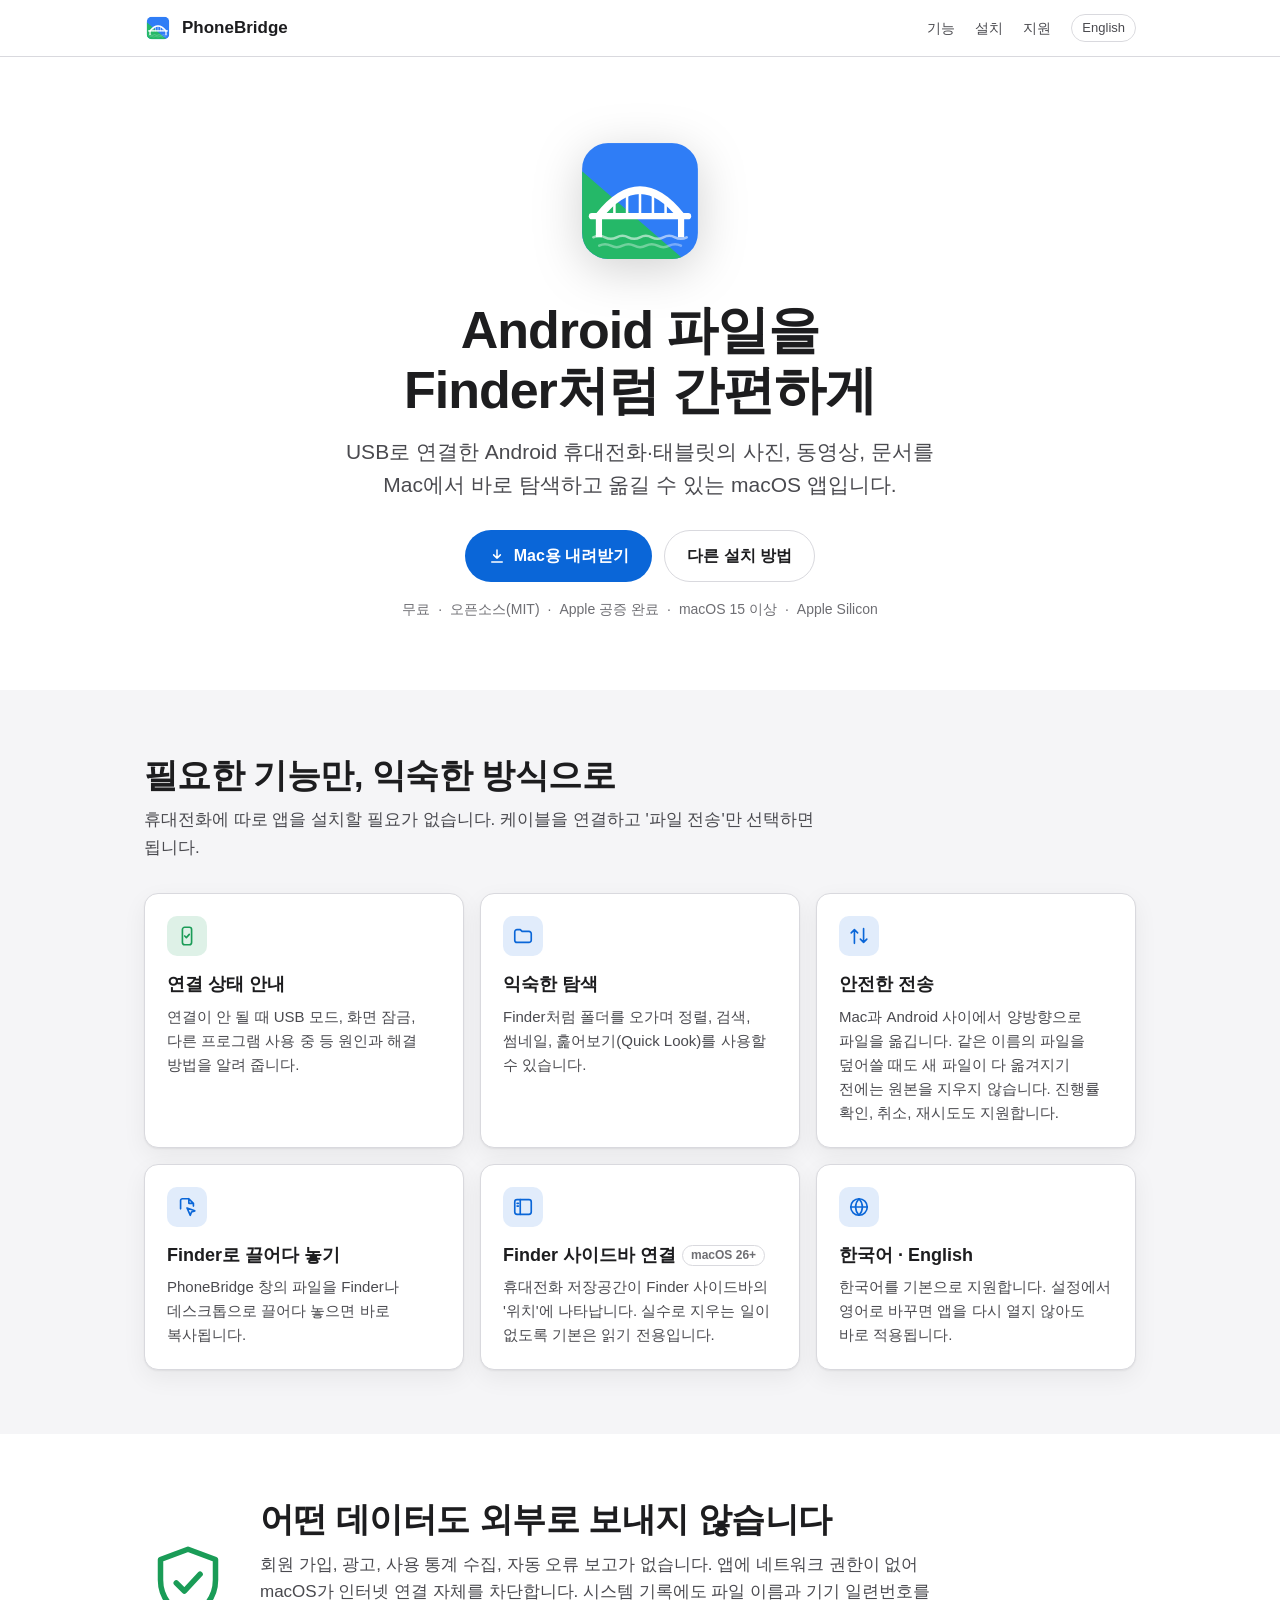
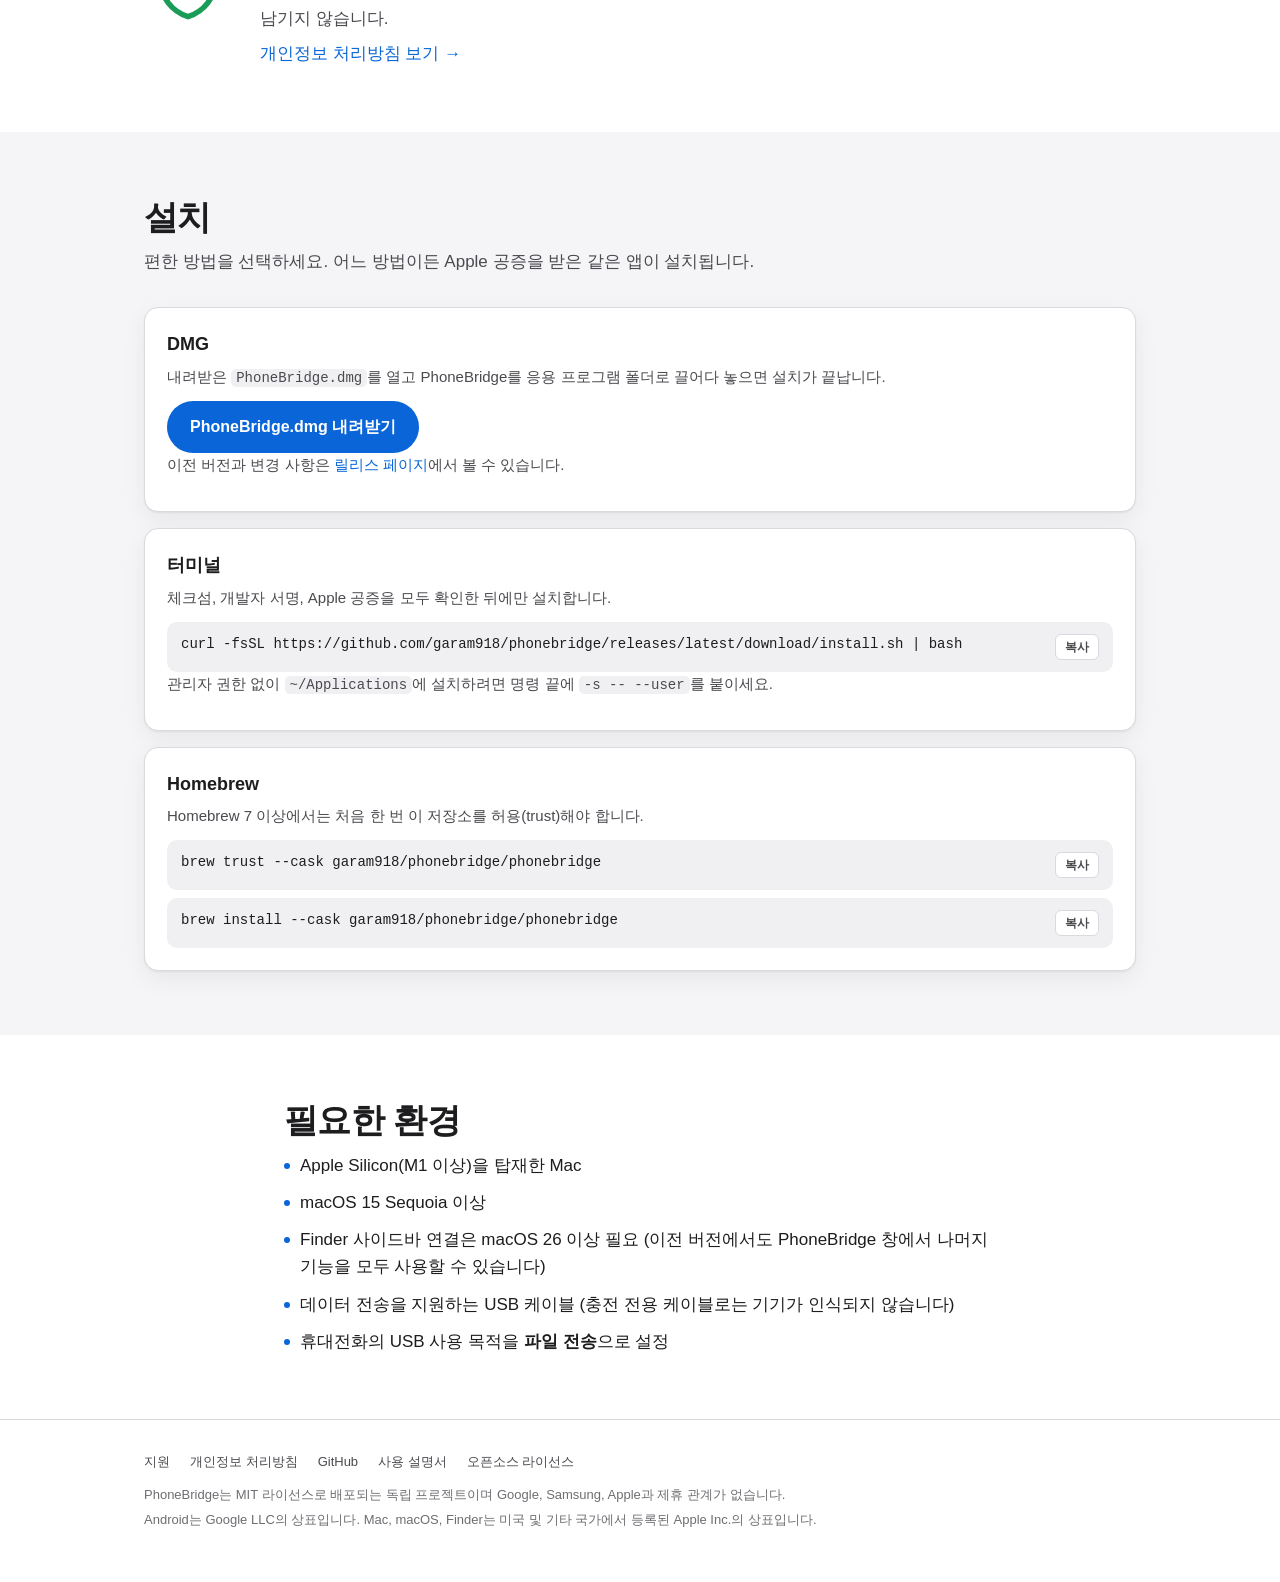
==== index.html @ 5c4e6c02 "Add the PhoneBridge website (Korean and English) Landing page, privacy policy and support pages serv" ====
<!doctype html>
<html lang="ko">
<head>
  <meta charset="utf-8">
  <meta name="viewport" content="width=device-width, initial-scale=1">
  <title>PhoneBridge — Mac용 Android 파일 탐색기</title>
  <meta name="description" content="USB로 연결한 Android 휴대전화·태블릿의 파일을 Mac에서 탐색하고 옮길 수 있는 macOS 앱. 무료, 오픈소스, 데이터 수집 없음.">
  <link rel="canonical" href="https://garam918.github.io/phonebridge/">
  <link rel="alternate" hreflang="ko" href="https://garam918.github.io/phonebridge/">
  <link rel="alternate" hreflang="en" href="https://garam918.github.io/phonebridge/en/">
  <meta property="og:type" content="website">
  <meta property="og:title" content="PhoneBridge — Mac용 Android 파일 탐색기">
  <meta property="og:description" content="USB로 연결한 Android 기기의 파일을 Mac에서 탐색하고 옮겨 보세요.">
  <meta property="og:image" content="https://garam918.github.io/phonebridge/assets/icon-512.png">
  <meta property="og:locale" content="ko_KR">
  <link rel="icon" href="assets/favicon.png" type="image/png">
  <link rel="apple-touch-icon" href="assets/icon-512.png">
  <link rel="stylesheet" href="assets/style.css">
</head>
<body>
  <header class="site-header">
    <div class="wrap">
      <a class="brand" href="./"><img src="assets/icon.svg" alt="" width="28" height="28">PhoneBridge</a>
      <nav class="site-nav" aria-label="사이트">
        <a class="hide-sm" href="#features">기능</a>
        <a class="hide-sm" href="#install">설치</a>
        <a href="support.html">지원</a>
        <a class="lang" href="en/" hreflang="en" lang="en">English</a>
      </nav>
    </div>
  </header>

  <main>
    <section class="hero">
      <div class="wrap">
        <img class="hero-icon" src="assets/icon.svg" alt="PhoneBridge 아이콘" width="144" height="144">
        <h1>Android 파일을<br>Finder처럼 간편하게</h1>
        <p class="lead">USB로 연결한 Android 휴대전화·태블릿의 사진, 동영상, 문서를 Mac에서 바로 탐색하고 옮길 수 있는 macOS 앱입니다.</p>
        <div class="cta">
          <a class="btn btn-primary" href="https://github.com/garam918/phonebridge/releases/latest/download/PhoneBridge.dmg">
            <svg viewBox="0 0 24 24" fill="none" stroke="currentColor" stroke-width="2" stroke-linecap="round" stroke-linejoin="round" aria-hidden="true"><path d="M12 4v11m0 0-4.5-4.5M12 15l4.5-4.5M5 20h14"/></svg>
            Mac용 내려받기
          </a>
          <a class="btn btn-secondary" href="#install">다른 설치 방법</a>
        </div>
        <p class="meta"><span>무료</span><span>오픈소스(MIT)</span><span>Apple 공증 완료</span><span>macOS 15 이상</span><span>Apple Silicon</span></p>
      </div>
    </section>

    <section id="features" class="soft">
      <div class="wrap">
        <h2>필요한 기능만, 익숙한 방식으로</h2>
        <p class="section-lead">휴대전화에 따로 앱을 설치할 필요가 없습니다. 케이블을 연결하고 '파일 전송'만 선택하면 됩니다.</p>
        <div class="grid">
          <article class="card">
            <div class="ico green"><svg viewBox="0 0 24 24" fill="none" stroke="currentColor" stroke-width="1.8" stroke-linecap="round" stroke-linejoin="round" aria-hidden="true"><rect x="7" y="2.5" width="10" height="19" rx="2.5"/><path d="m9.5 12 1.8 1.8 3.2-3.6"/></svg></div>
            <h3>연결 상태 안내</h3>
            <p>연결이 안 될 때 USB 모드, 화면 잠금, 다른 프로그램 사용 중 등 원인과 해결 방법을 알려 줍니다.</p>
          </article>
          <article class="card">
            <div class="ico"><svg viewBox="0 0 24 24" fill="none" stroke="currentColor" stroke-width="1.8" stroke-linecap="round" stroke-linejoin="round" aria-hidden="true"><path d="M3 7.5A2.5 2.5 0 0 1 5.5 5H9l2 2h7.5A2.5 2.5 0 0 1 21 9.5v7a2.5 2.5 0 0 1-2.5 2.5h-13A2.5 2.5 0 0 1 3 16.5z"/></svg></div>
            <h3>익숙한 탐색</h3>
            <p>Finder처럼 폴더를 오가며 정렬, 검색, 썸네일, 훑어보기(Quick Look)를 사용할 수 있습니다.</p>
          </article>
          <article class="card">
            <div class="ico"><svg viewBox="0 0 24 24" fill="none" stroke="currentColor" stroke-width="1.8" stroke-linecap="round" stroke-linejoin="round" aria-hidden="true"><path d="M7 20V5m0 0L3.5 8.5M7 5l3.5 3.5M17 4v15m0 0-3.5-3.5M17 19l3.5-3.5"/></svg></div>
            <h3>안전한 전송</h3>
            <p>Mac과 Android 사이에서 양방향으로 파일을 옮깁니다. 같은 이름의 파일을 덮어쓸 때도 새 파일이 다 옮겨지기 전에는 원본을 지우지 않습니다. 진행률 확인, 취소, 재시도도 지원합니다.</p>
          </article>
          <article class="card">
            <div class="ico"><svg viewBox="0 0 24 24" fill="none" stroke="currentColor" stroke-width="1.8" stroke-linecap="round" stroke-linejoin="round" aria-hidden="true"><path d="M14 3H7a2 2 0 0 0-2 2v9M14 3l5 5M14 3v5h5m0 0v3"/><path d="m12 13 8.5 3.2-3.6 1.3-1.3 3.6z"/></svg></div>
            <h3>Finder로 끌어다 놓기</h3>
            <p>PhoneBridge 창의 파일을 Finder나 데스크톱으로 끌어다 놓으면 바로 복사됩니다.</p>
          </article>
          <article class="card">
            <div class="ico"><svg viewBox="0 0 24 24" fill="none" stroke="currentColor" stroke-width="1.8" stroke-linecap="round" stroke-linejoin="round" aria-hidden="true"><rect x="3" y="4" width="18" height="16" rx="2.5"/><path d="M9 4v16M5.5 8h1.5M5.5 11h1.5"/></svg></div>
            <h3>Finder 사이드바 연결<span class="tag">macOS 26+</span></h3>
            <p>휴대전화 저장공간이 Finder 사이드바의 '위치'에 나타납니다. 실수로 지우는 일이 없도록 기본은 읽기 전용입니다.</p>
          </article>
          <article class="card">
            <div class="ico"><svg viewBox="0 0 24 24" fill="none" stroke="currentColor" stroke-width="1.8" stroke-linecap="round" stroke-linejoin="round" aria-hidden="true"><circle cx="12" cy="12" r="9"/><path d="M3 12h18M12 3c2.5 2.6 3.7 5.6 3.7 9s-1.2 6.4-3.7 9c-2.5-2.6-3.7-5.6-3.7-9S9.5 5.6 12 3z"/></svg></div>
            <h3>한국어 · English</h3>
            <p>한국어를 기본으로 지원합니다. 설정에서 영어로 바꾸면 앱을 다시 열지 않아도 바로 적용됩니다.</p>
          </article>
        </div>
      </div>
    </section>

    <section id="privacy">
      <div class="wrap">
        <div class="privacy-band">
          <svg class="shield" viewBox="0 0 24 24" fill="none" stroke="currentColor" stroke-width="1.5" stroke-linecap="round" stroke-linejoin="round" aria-hidden="true"><path d="M12 2.8 4.5 5.6v5.6c0 4.7 3.1 8.6 7.5 10 4.4-1.4 7.5-5.3 7.5-10V5.6z"/><path d="m8.8 12 2.2 2.2 4.3-4.6"/></svg>
          <div>
            <h2>어떤 데이터도 외부로 보내지 않습니다</h2>
            <p class="section-lead" style="margin-bottom:8px">회원 가입, 광고, 사용 통계 수집, 자동 오류 보고가 없습니다. 앱에 네트워크 권한이 없어 macOS가 인터넷 연결 자체를 차단합니다. 시스템 기록에도 파일 이름과 기기 일련번호를 남기지 않습니다.</p>
            <a href="privacy.html">개인정보 처리방침 보기 →</a>
          </div>
        </div>
      </div>
    </section>

    <section id="install" class="soft">
      <div class="wrap">
        <h2>설치</h2>
        <p class="section-lead">편한 방법을 선택하세요. 어느 방법이든 Apple 공증을 받은 같은 앱이 설치됩니다.</p>
        <div class="install">
          <article class="card">
            <h3>DMG</h3>
            <p>내려받은 <code class="inline">PhoneBridge.dmg</code>를 열고 PhoneBridge를 응용 프로그램 폴더로 끌어다 놓으면 설치가 끝납니다.</p>
            <a class="btn btn-primary" href="https://github.com/garam918/phonebridge/releases/latest/download/PhoneBridge.dmg">PhoneBridge.dmg 내려받기</a>
            <p class="note">이전 버전과 변경 사항은 <a href="https://github.com/garam918/phonebridge/releases">릴리스 페이지</a>에서 볼 수 있습니다.</p>
          </article>
          <article class="card">
            <h3>터미널</h3>
            <p>체크섬, 개발자 서명, Apple 공증을 모두 확인한 뒤에만 설치합니다.</p>
            <div class="code"><code>curl -fsSL https://github.com/garam918/phonebridge/releases/latest/download/install.sh | bash</code></div>
            <p class="note">관리자 권한 없이 <code class="inline">~/Applications</code>에 설치하려면 명령 끝에 <code class="inline">-s -- --user</code>를 붙이세요.</p>
          </article>
          <article class="card">
            <h3>Homebrew</h3>
            <p>Homebrew 7 이상에서는 처음 한 번 이 저장소를 허용(trust)해야 합니다.</p>
            <div class="code"><code>brew trust --cask garam918/phonebridge/phonebridge</code></div>
            <div class="code"><code>brew install --cask garam918/phonebridge/phonebridge</code></div>
          </article>
        </div>
      </div>
    </section>

    <section id="requirements">
      <div class="wrap narrow">
        <h2>필요한 환경</h2>
        <ul class="req">
          <li>Apple Silicon(M1 이상)을 탑재한 Mac</li>
          <li>macOS 15 Sequoia 이상</li>
          <li>Finder 사이드바 연결은 macOS 26 이상 필요 (이전 버전에서도 PhoneBridge 창에서 나머지 기능을 모두 사용할 수 있습니다)</li>
          <li>데이터 전송을 지원하는 USB 케이블 (충전 전용 케이블로는 기기가 인식되지 않습니다)</li>
          <li>휴대전화의 USB 사용 목적을 <strong>파일 전송</strong>으로 설정</li>
        </ul>
      </div>
    </section>
  </main>

  <footer class="site-footer">
    <div class="wrap">
      <nav aria-label="바닥글">
        <a href="support.html">지원</a>
        <a href="privacy.html">개인정보 처리방침</a>
        <a href="https://github.com/garam918/phonebridge">GitHub</a>
        <a href="https://github.com/garam918/phonebridge/blob/main/docs/USER_GUIDE.ko.md">사용 설명서</a>
        <a href="https://github.com/garam918/phonebridge/blob/main/docs/LICENSES.md">오픈소스 라이선스</a>
      </nav>
      <p>PhoneBridge는 MIT 라이선스로 배포되는 독립 프로젝트이며 Google, Samsung, Apple과 제휴 관계가 없습니다.</p>
      <p>Android는 Google LLC의 상표입니다. Mac, macOS, Finder는 미국 및 기타 국가에서 등록된 Apple Inc.의 상표입니다.</p>
    </div>
  </footer>
  <script src="assets/site.js" defer></script>
</body>
</html>
---- assets/style.css ----
/* PhoneBridge site — no external fonts or libraries. */

:root {
  --bg: #ffffff;
  --bg-soft: #f5f5f7;
  --surface: #ffffff;
  --text: #1d1d1f;
  --text-2: #4a4a4f;
  --text-3: #6e6e73;
  --line: #d9d9de;
  --accent: #0a66d8;
  --accent-hover: #0857ba;
  --accent-text: #ffffff;
  --green: #1a9c57;
  --code-bg: #f0f0f3;
  --shadow: 0 1px 2px rgba(0, 0, 0, .06), 0 8px 24px rgba(0, 0, 0, .06);
  --radius: 14px;
  color-scheme: light;
}

@media (prefers-color-scheme: dark) {
  :root {
    --bg: #111113;
    --bg-soft: #1b1b1e;
    --surface: #1f1f23;
    --text: #f5f5f7;
    --text-2: #c7c7cc;
    --text-3: #98989f;
    --line: #34343a;
    --accent: #3d8bfd;
    --accent-hover: #5c9dff;
    --accent-text: #ffffff;
    --green: #3ccf7f;
    --code-bg: #26262b;
    --shadow: 0 1px 2px rgba(0, 0, 0, .4), 0 8px 24px rgba(0, 0, 0, .3);
    color-scheme: dark;
  }
}

*, *::before, *::after { box-sizing: border-box; }

html { -webkit-text-size-adjust: 100%; scroll-behavior: smooth; }
@media (prefers-reduced-motion: reduce) { html { scroll-behavior: auto; } }

body {
  margin: 0;
  background: var(--bg);
  color: var(--text);
  font: 17px/1.6 -apple-system, BlinkMacSystemFont, "Apple SD Gothic Neo", "Pretendard", "Noto Sans KR",
        "Segoe UI", "Helvetica Neue", Arial, sans-serif;
  word-break: keep-all;
  overflow-wrap: break-word;
}

a { color: var(--accent); text-decoration: none; }
a:hover { text-decoration: underline; }
img { max-width: 100%; }

.wrap { max-width: 1040px; margin: 0 auto; padding: 0 24px; }
.wrap.narrow { max-width: 760px; }

/* Header */
.site-header {
  position: sticky; top: 0; z-index: 10;
  background: color-mix(in srgb, var(--bg) 85%, transparent);
  backdrop-filter: saturate(180%) blur(16px);
  -webkit-backdrop-filter: saturate(180%) blur(16px);
  border-bottom: 1px solid var(--line);
}
.site-header .wrap { display: flex; align-items: center; gap: 16px; height: 56px; }
.brand { display: flex; align-items: center; gap: 10px; color: var(--text); font-weight: 650; font-size: 17px; }
.brand:hover { text-decoration: none; }
.brand img { width: 28px; height: 28px; }
.site-nav { display: flex; align-items: center; gap: 20px; margin-left: auto; font-size: 14px; }
.site-nav a { color: var(--text-2); }
.site-nav a:hover { color: var(--text); text-decoration: none; }
.site-nav a[aria-current="page"] { color: var(--text); font-weight: 600; }
.lang {
  border: 1px solid var(--line); border-radius: 999px; padding: 3px 10px;
  font-size: 13px; color: var(--text-2) !important;
}

/* Hero */
.hero { padding: 72px 0 56px; text-align: center; }
.hero-icon { width: 144px; height: 144px; filter: drop-shadow(0 10px 24px rgba(0, 0, 0, .18)); }
.hero h1 { font-size: clamp(32px, 6vw, 52px); line-height: 1.15; letter-spacing: -.02em; margin: 20px 0 14px; }
.hero .lead { font-size: clamp(18px, 2.4vw, 21px); color: var(--text-2); max-width: 640px; margin: 0 auto 28px; }
.cta { display: flex; flex-wrap: wrap; justify-content: center; gap: 12px; }
.btn {
  display: inline-flex; align-items: center; gap: 8px;
  padding: 12px 22px; border-radius: 999px; font-size: 16px; font-weight: 600;
  border: 1px solid transparent;
}
.btn:hover { text-decoration: none; }
.btn-primary { background: var(--accent); color: var(--accent-text); }
.btn-primary:hover { background: var(--accent-hover); }
.btn-secondary { border-color: var(--line); color: var(--text); background: var(--surface); }
.btn-secondary:hover { border-color: var(--text-3); }
.btn svg { width: 18px; height: 18px; }
.meta { margin-top: 16px; font-size: 14px; color: var(--text-3); }
.meta span { white-space: nowrap; }
.meta span + span::before { content: "·"; margin: 0 8px; }

/* Sections */
section { padding: 64px 0; }
section.soft { background: var(--bg-soft); }
h2 { font-size: clamp(26px, 4vw, 34px); letter-spacing: -.015em; line-height: 1.25; margin: 0 0 10px; }
.section-lead { color: var(--text-2); margin: 0 0 32px; max-width: 680px; }
h3 { font-size: 18px; margin: 0 0 6px; }

.grid { display: grid; gap: 16px; grid-template-columns: repeat(3, 1fr); }
@media (max-width: 900px) { .grid { grid-template-columns: repeat(2, 1fr); } }
@media (max-width: 600px) { .grid { grid-template-columns: 1fr; } }

.card {
  background: var(--surface); border: 1px solid var(--line); border-radius: var(--radius);
  padding: 22px; box-shadow: var(--shadow);
}
.card p { margin: 0; color: var(--text-2); font-size: 15px; }
.card .ico {
  width: 40px; height: 40px; border-radius: 10px; display: grid; place-items: center;
  background: color-mix(in srgb, var(--accent) 12%, transparent); color: var(--accent); margin-bottom: 14px;
}
.card .ico.green { background: color-mix(in srgb, var(--green) 14%, transparent); color: var(--green); }
.card .ico svg { width: 22px; height: 22px; }
.tag {
  display: inline-block; font-size: 12px; font-weight: 600; color: var(--text-3);
  border: 1px solid var(--line); border-radius: 999px; padding: 0 8px; margin-left: 6px; vertical-align: 2px;
}

/* Privacy band */
.privacy-band { display: flex; gap: 28px; align-items: center; }
.privacy-band .shield { flex: none; width: 88px; height: 88px; color: var(--green); }
@media (max-width: 600px) { .privacy-band { flex-direction: column; align-items: flex-start; } }

/* Install */
.install { display: grid; gap: 16px; }
.install .card h3 { display: flex; align-items: center; gap: 10px; }
.install .card > p { margin-bottom: 12px; }
.code {
  position: relative; display: flex; align-items: flex-start; gap: 8px;
  background: var(--code-bg); border-radius: 10px; padding: 12px 14px; margin-top: 8px;
}
.code code {
  flex: 1; min-width: 0; font: 14px/1.55 ui-monospace, "SF Mono", Menlo, monospace;
  white-space: pre-wrap; word-break: break-all; color: var(--text);
}
.copy {
  flex: none; font: 600 12px/1 -apple-system, BlinkMacSystemFont, sans-serif; color: var(--text-2);
  background: var(--surface); border: 1px solid var(--line); border-radius: 6px; padding: 6px 9px; cursor: pointer;
}
.copy:hover { color: var(--text); }
.note { font-size: 14px; color: var(--text-3); margin: 8px 0 0; }

/* Lists and tables */
.req { list-style: none; padding: 0; margin: 0; display: grid; gap: 10px; }
.req li { position: relative; padding-left: 16px; }
.req li::before { content: ""; position: absolute; left: 0; top: 11px; width: 6px; height: 6px; border-radius: 50%; background: var(--accent); }

table { width: 100%; border-collapse: collapse; font-size: 15px; }
th, td { text-align: left; padding: 10px 12px; border-bottom: 1px solid var(--line); vertical-align: top; }
th { color: var(--text-3); font-weight: 600; font-size: 13px; }
.table-scroll { overflow-x: auto; border: 1px solid var(--line); border-radius: var(--radius); background: var(--surface); }
.table-scroll table tr:last-child td { border-bottom: 0; }

.two-col { display: grid; grid-template-columns: 1fr 1fr; gap: 40px; }
@media (max-width: 800px) { .two-col { grid-template-columns: 1fr; gap: 32px; } }

/* Document pages */
.doc { padding: 48px 0 72px; }
.doc h1 { font-size: clamp(30px, 5vw, 40px); letter-spacing: -.02em; line-height: 1.2; margin: 0 0 8px; }
.doc .updated { color: var(--text-3); font-size: 14px; margin: 0 0 32px; }
.doc h2 { font-size: 24px; margin: 40px 0 12px; }
.doc p, .doc li { color: var(--text-2); }
.doc ul { padding-left: 22px; }
.summary {
  background: color-mix(in srgb, var(--green) 10%, var(--surface)); border: 1px solid color-mix(in srgb, var(--green) 30%, var(--line));
  border-radius: var(--radius); padding: 18px 20px; color: var(--text);
}
.summary p { color: var(--text); margin: 0; }
code.inline { font: 14px ui-monospace, "SF Mono", Menlo, monospace; background: var(--code-bg); border-radius: 5px; padding: 1px 5px; }

details {
  background: var(--surface); border: 1px solid var(--line); border-radius: var(--radius);
  padding: 0 20px; margin-bottom: 12px;
}
details[open] { padding-bottom: 16px; }
summary { cursor: pointer; font-weight: 600; padding: 16px 0; list-style: none; display: flex; justify-content: space-between; gap: 12px; }
summary::-webkit-details-marker { display: none; }
summary::after { content: "+"; color: var(--text-3); font-weight: 400; font-size: 20px; line-height: 1; }
details[open] summary::after { content: "−"; }
details p, details ol, details ul { margin: 0 0 10px; color: var(--text-2); }
details ol, details ul { padding-left: 22px; }

/* Footer */
.site-footer { border-top: 1px solid var(--line); padding: 32px 0 48px; font-size: 13px; color: var(--text-3); }
.site-footer nav { display: flex; flex-wrap: wrap; gap: 8px 20px; margin-bottom: 12px; }
.site-footer nav a { color: var(--text-2); }
.site-footer p { margin: 4px 0; }

@media (max-width: 600px) {
  body { font-size: 16px; }
  .wrap { padding: 0 16px; }
  .site-nav .hide-sm { display: none; }
  .site-nav { gap: 14px; }
  .hero { padding: 48px 0 40px; }
  .hero-icon { width: 112px; height: 112px; }
  section { padding: 48px 0; }
}
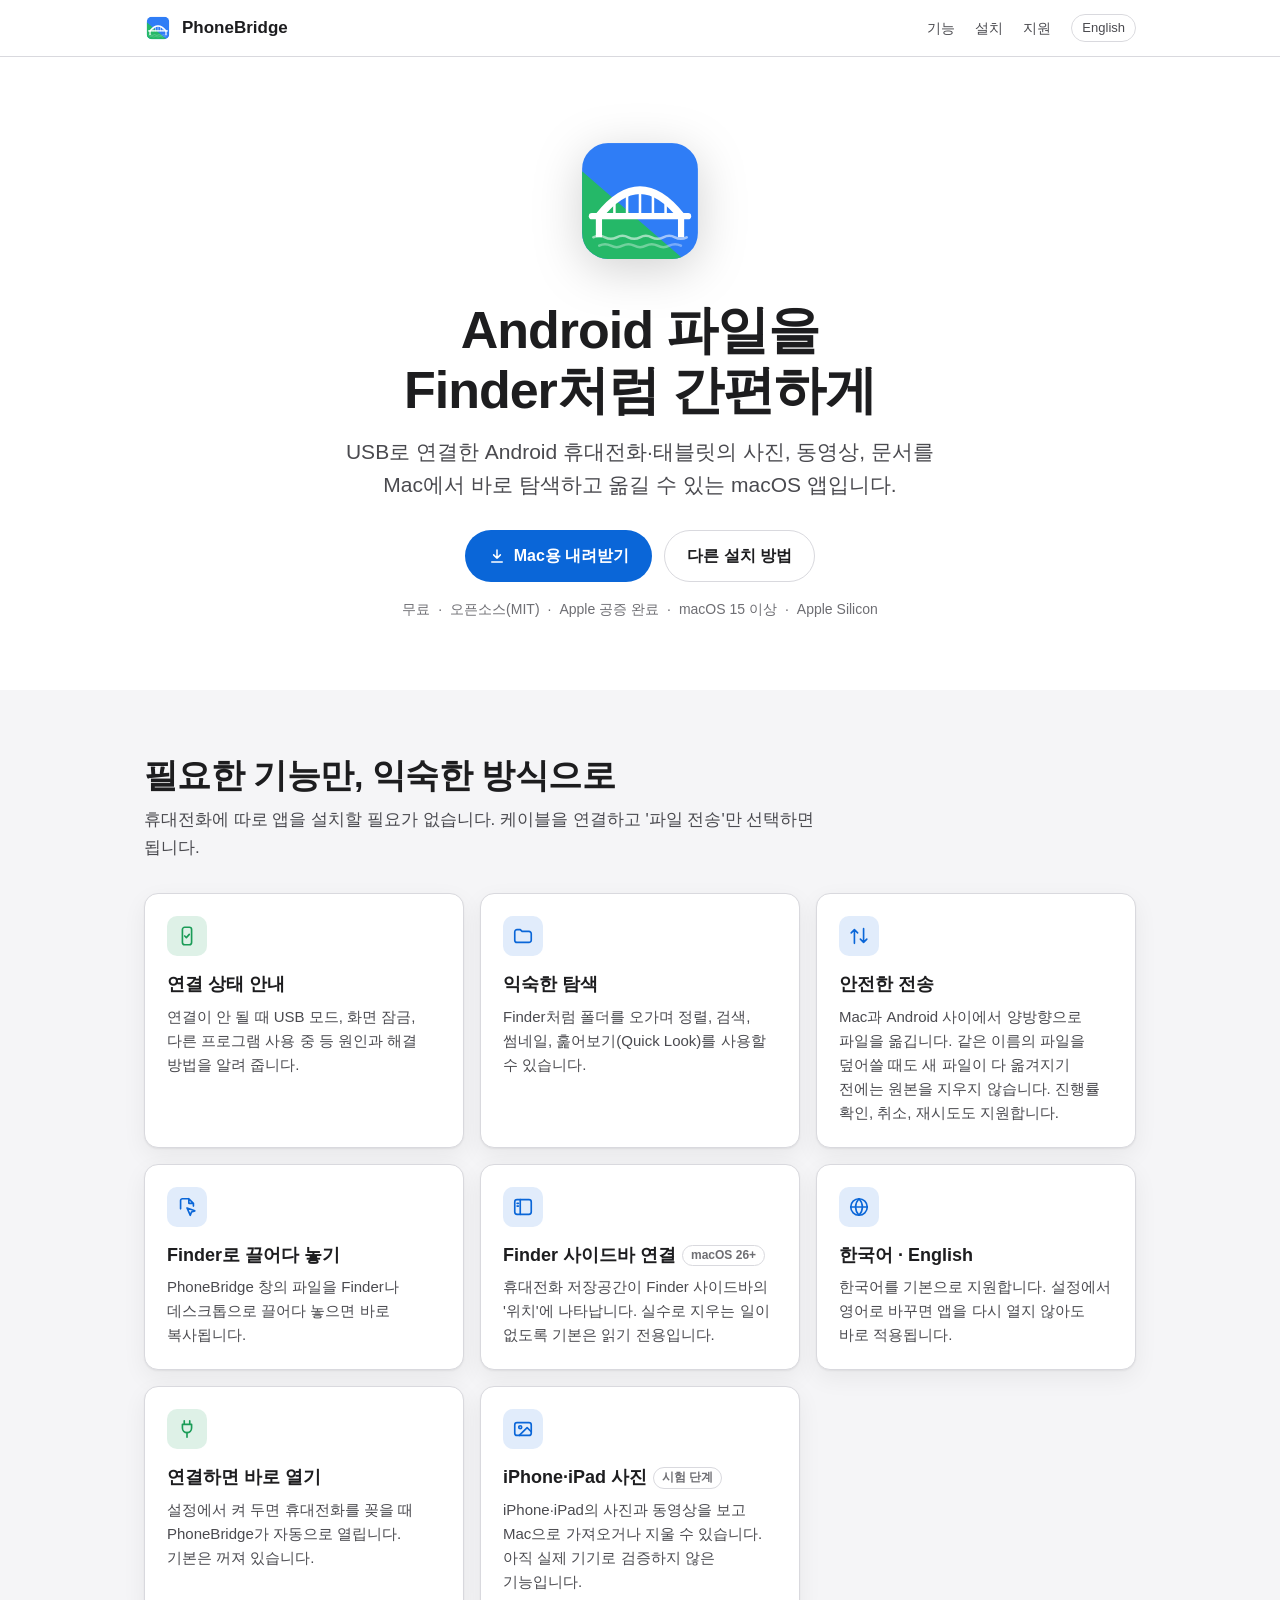
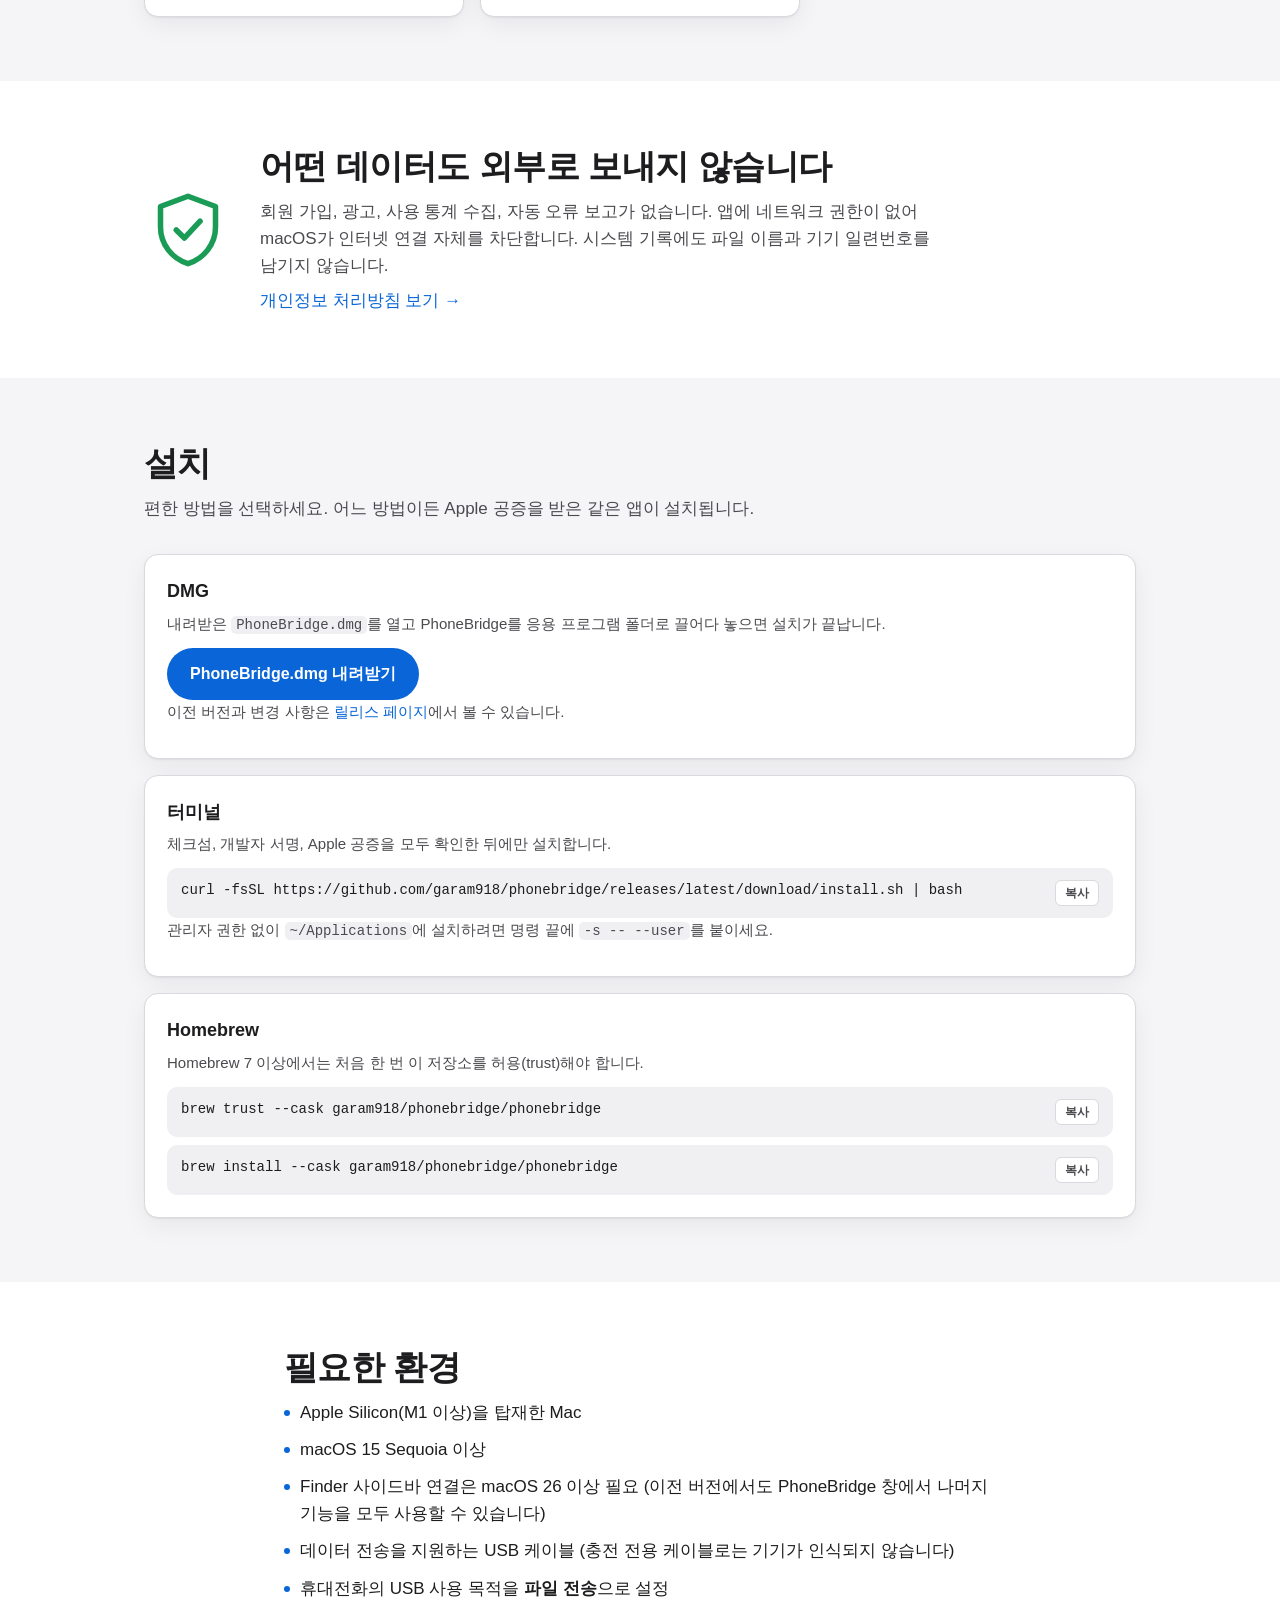
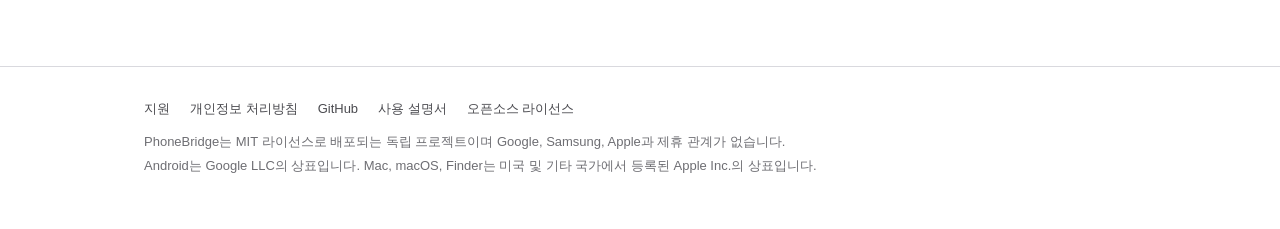
==== commit af4939e2: "Show the new features: open on connect, iPhone & iPad photos (preview) Co-Authored-By: Claude Opus 5" ====
--- a/index.html
+++ b/index.html
@@ -82,6 +82,16 @@
             <h3>한국어 · English</h3>
             <p>한국어를 기본으로 지원합니다. 설정에서 영어로 바꾸면 앱을 다시 열지 않아도 바로 적용됩니다.</p>
           </article>
+          <article class="card">
+            <div class="ico green"><svg viewBox="0 0 24 24" fill="none" stroke="currentColor" stroke-width="1.8" stroke-linecap="round" stroke-linejoin="round" aria-hidden="true"><path d="M9 3v4M15 3v4M7 7h10v4a5 5 0 0 1-10 0z"/><path d="M12 16v5"/></svg></div>
+            <h3>연결하면 바로 열기</h3>
+            <p>설정에서 켜 두면 휴대전화를 꽂을 때 PhoneBridge가 자동으로 열립니다. 기본은 꺼져 있습니다.</p>
+          </article>
+          <article class="card">
+            <div class="ico"><svg viewBox="0 0 24 24" fill="none" stroke="currentColor" stroke-width="1.8" stroke-linecap="round" stroke-linejoin="round" aria-hidden="true"><rect x="3" y="5" width="18" height="14" rx="2.5"/><circle cx="9" cy="10" r="1.6"/><path d="m21 15-4.5-4.5L8 19"/></svg></div>
+            <h3>iPhone·iPad 사진<span class="tag">시험 단계</span></h3>
+            <p>iPhone·iPad의 사진과 동영상을 보고 Mac으로 가져오거나 지울 수 있습니다. 아직 실제 기기로 검증하지 않은 기능입니다.</p>
+          </article>
         </div>
       </div>
     </section>
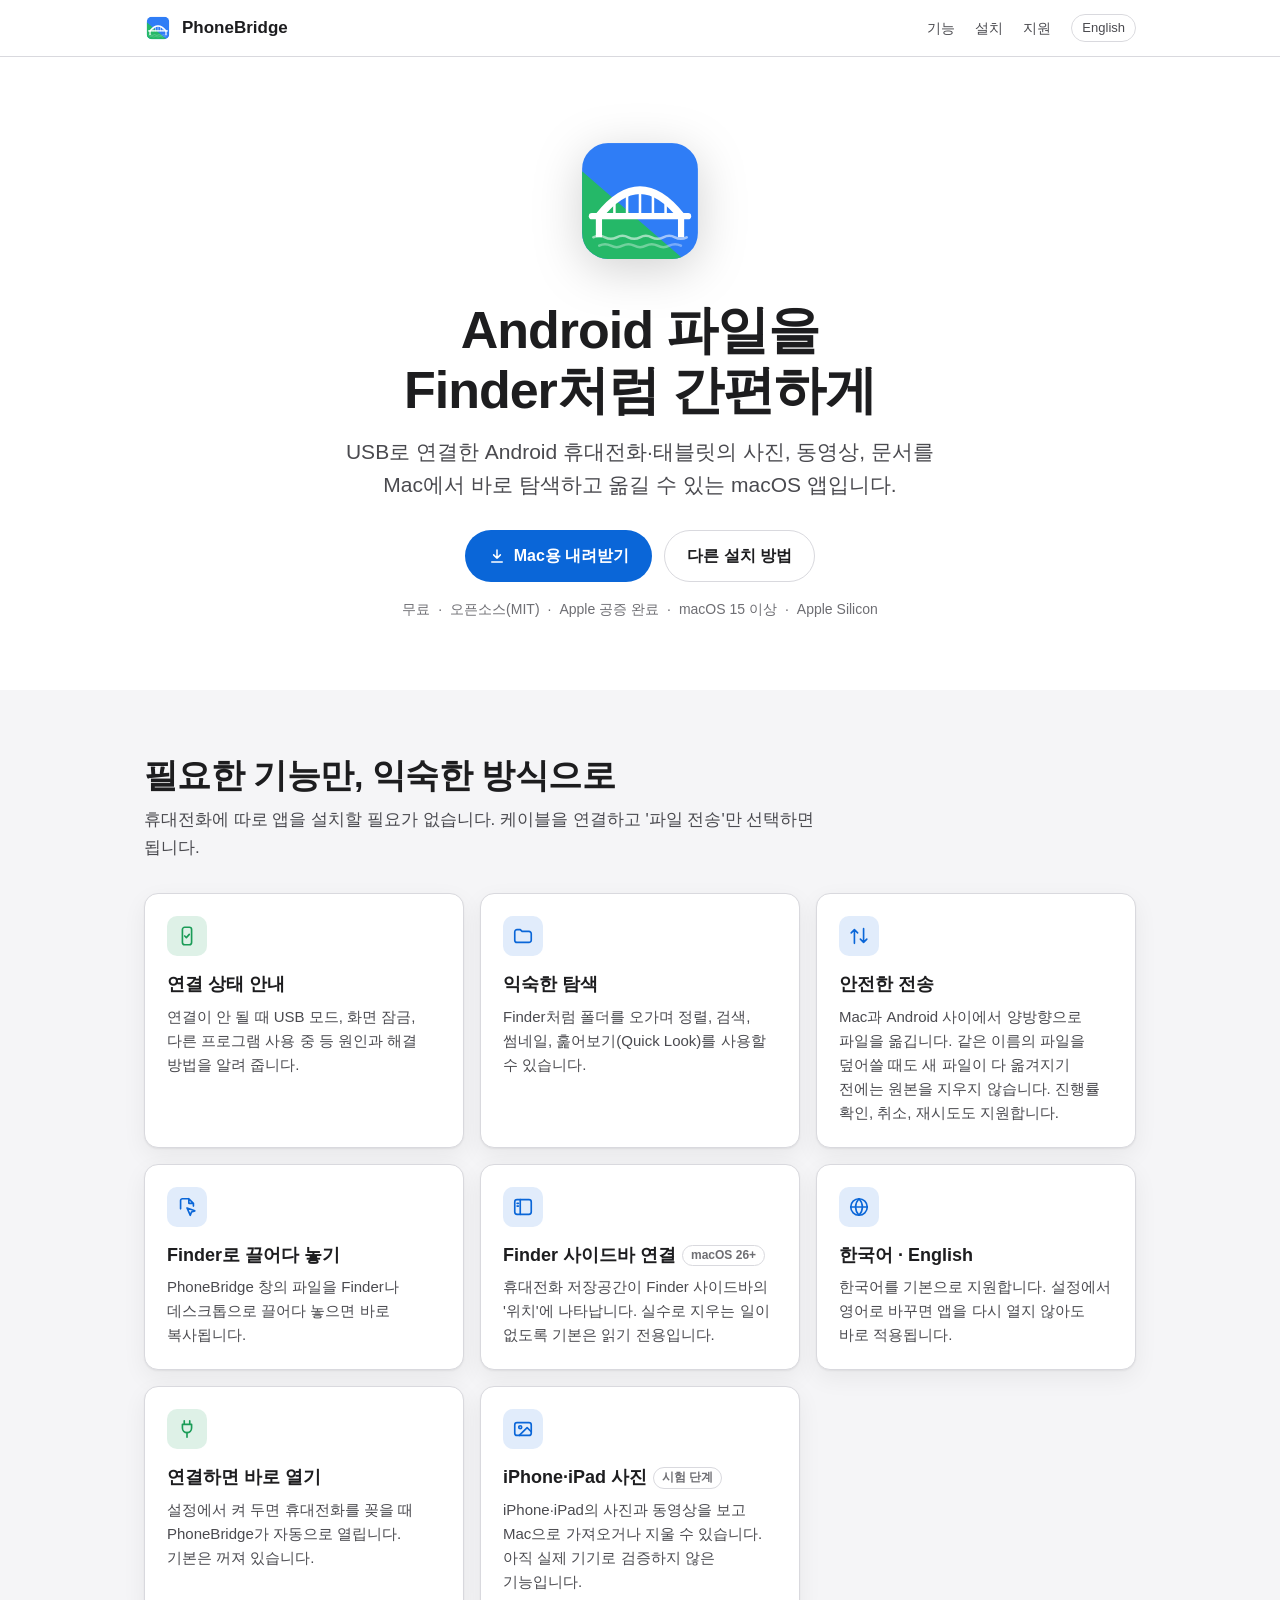
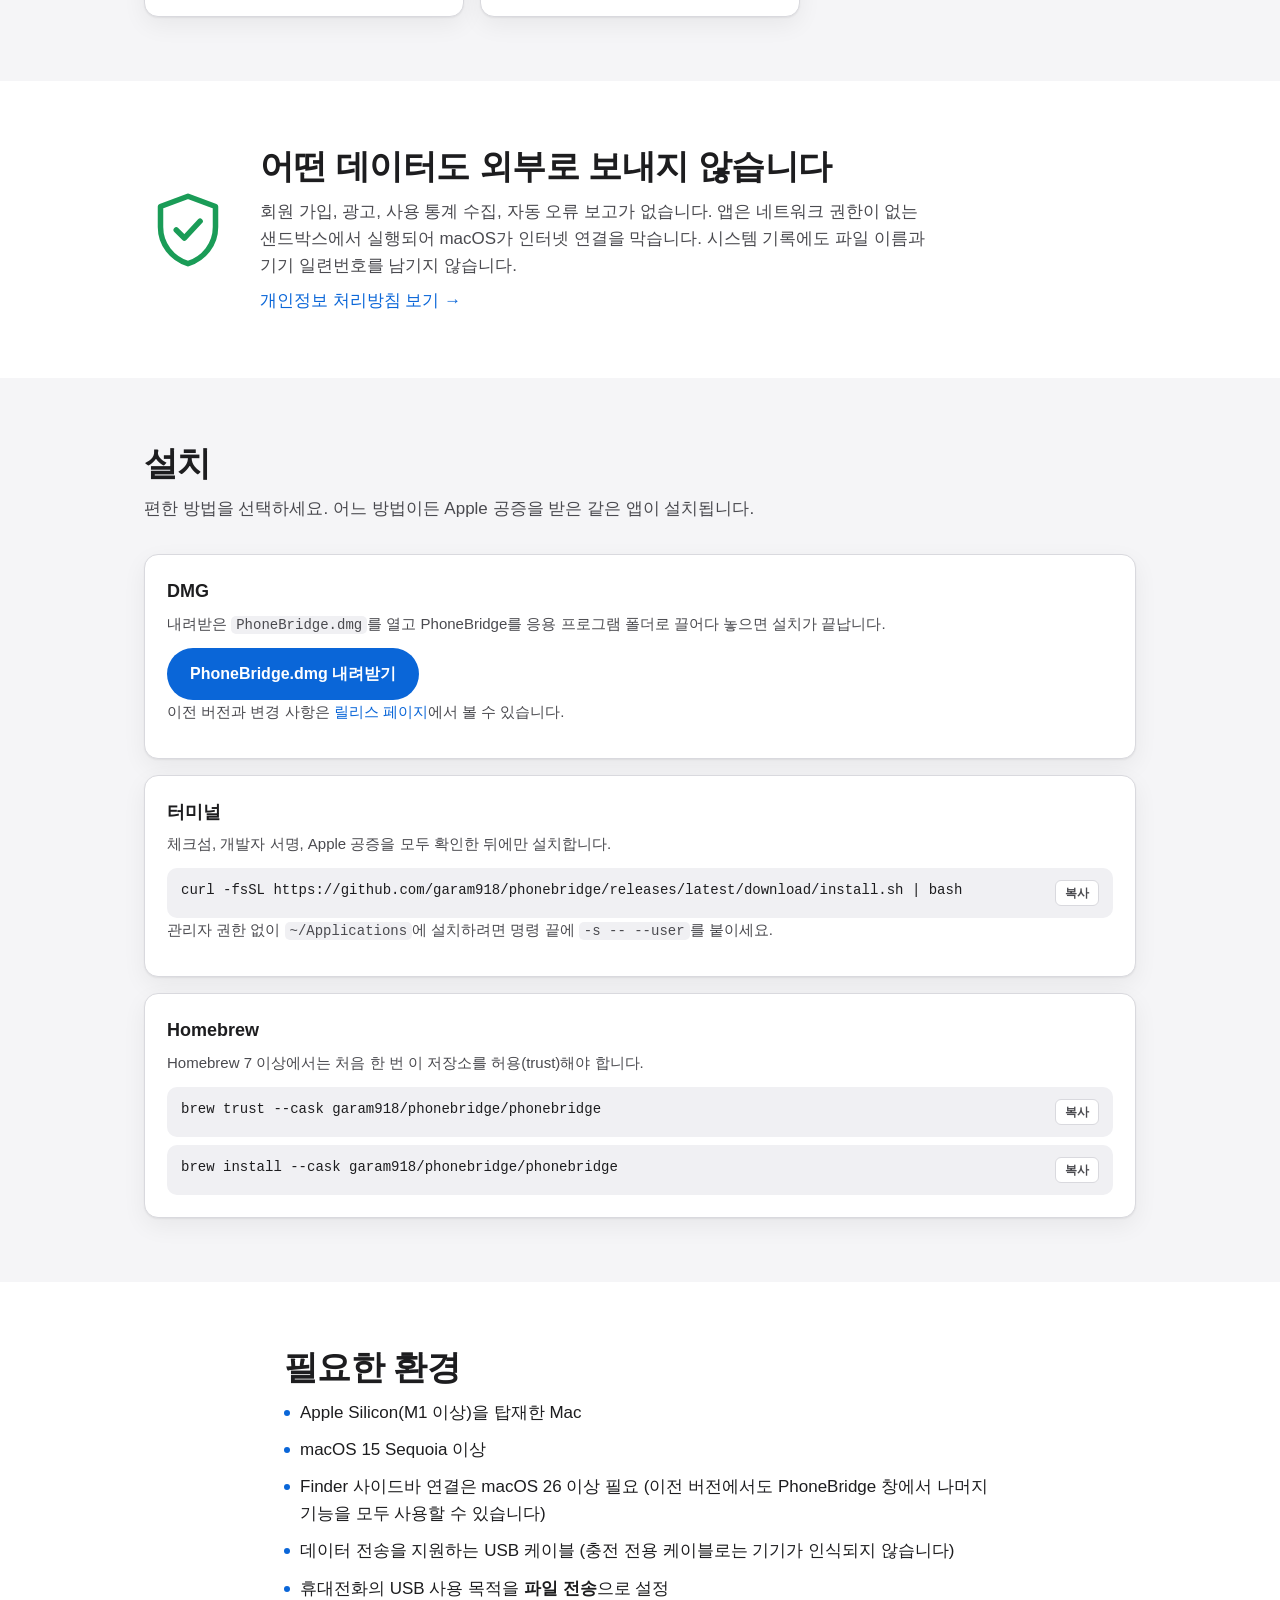
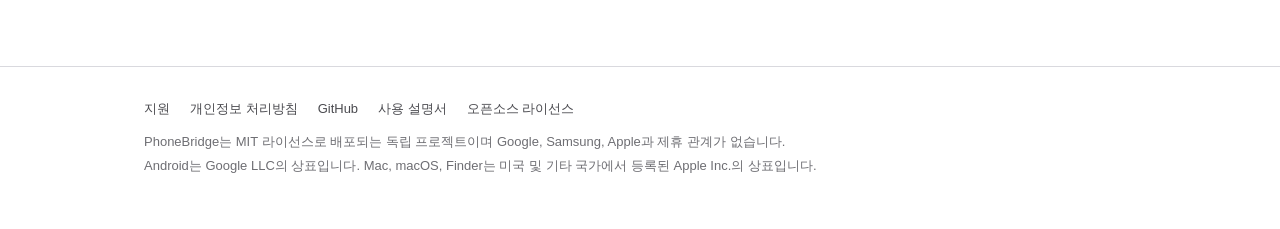
==== commit 1f61e76c: "Describe the sandbox and network permissions precisely Co-Authored-By: Claude Opus 5.5 <noreply@anth" ====
--- a/index.html
+++ b/index.html
@@ -102,7 +102,7 @@
           <svg class="shield" viewBox="0 0 24 24" fill="none" stroke="currentColor" stroke-width="1.5" stroke-linecap="round" stroke-linejoin="round" aria-hidden="true"><path d="M12 2.8 4.5 5.6v5.6c0 4.7 3.1 8.6 7.5 10 4.4-1.4 7.5-5.3 7.5-10V5.6z"/><path d="m8.8 12 2.2 2.2 4.3-4.6"/></svg>
           <div>
             <h2>어떤 데이터도 외부로 보내지 않습니다</h2>
-            <p class="section-lead" style="margin-bottom:8px">회원 가입, 광고, 사용 통계 수집, 자동 오류 보고가 없습니다. 앱에 네트워크 권한이 없어 macOS가 인터넷 연결 자체를 차단합니다. 시스템 기록에도 파일 이름과 기기 일련번호를 남기지 않습니다.</p>
+            <p class="section-lead" style="margin-bottom:8px">회원 가입, 광고, 사용 통계 수집, 자동 오류 보고가 없습니다. 앱은 네트워크 권한이 없는 샌드박스에서 실행되어 macOS가 인터넷 연결을 막습니다. 시스템 기록에도 파일 이름과 기기 일련번호를 남기지 않습니다.</p>
             <a href="privacy.html">개인정보 처리방침 보기 →</a>
           </div>
         </div>
